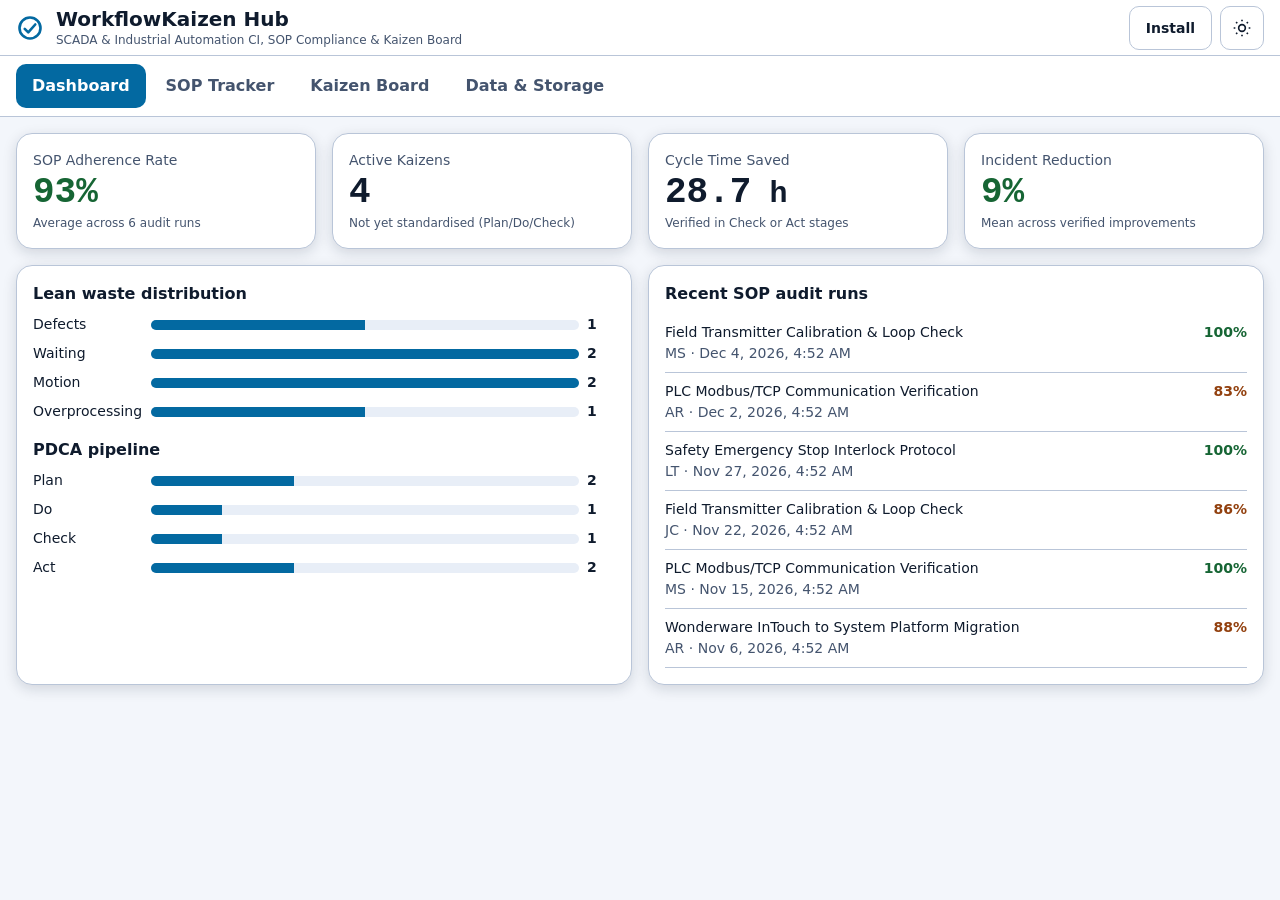
==== index.html @ c37977eb "Add files via upload" ====
<!doctype html>
<html lang="en" data-theme="dark">
<head>
<meta charset="utf-8">
<meta name="viewport" content="width=device-width, initial-scale=1, viewport-fit=cover">
<title>WorkflowKaizen Hub</title>
<meta name="description" content="SCADA &amp; Industrial Automation Continuous Improvement, SOP Compliance &amp; Kaizen Board">
<meta name="theme-color" content="#0b1220">
<link rel="manifest" href="manifest.webmanifest">
<link rel="icon" href="favicon.svg" type="image/svg+xml">
<link rel="icon" href="favicon.ico" sizes="32x32">
<link rel="apple-touch-icon" href="apple-touch-icon.png">
<meta name="apple-mobile-web-app-capable" content="yes">
<meta name="mobile-web-app-capable" content="yes">
<link rel="stylesheet" href="css/tokens.css">
<link rel="stylesheet" href="css/layout.css">
<link rel="stylesheet" href="css/components.css">
</head>
<body>
<header class="titlebar" role="banner">
  <div class="brand">
    <svg width="28" height="28" viewBox="0 0 32 32" aria-hidden="true"><circle cx="16" cy="16" r="12" fill="none" stroke="currentColor" stroke-width="3"/><path d="M10 17l4 4 8-9" fill="none" stroke="currentColor" stroke-width="3" stroke-linecap="round" stroke-linejoin="round"/></svg>
    <div><h1>WorkflowKaizen Hub</h1><p class="sub">SCADA &amp; Industrial Automation CI, SOP Compliance &amp; Kaizen Board</p></div>
  </div>
  <div class="actions">
    <button class="btn ghost" id="installBtn" hidden>Install</button>
    <button class="btn ghost icon" id="themeBtn" aria-label="Toggle light or dark theme" title="Toggle theme">
      <svg width="20" height="20" viewBox="0 0 24 24" fill="none" stroke="currentColor" stroke-width="2"><circle cx="12" cy="12" r="4"/><path d="M12 2v2M12 20v2M4.9 4.9l1.4 1.4M17.7 17.7l1.4 1.4M2 12h2M20 12h2M4.9 19.1l1.4-1.4M17.7 6.3l1.4-1.4"/></svg>
    </button>
  </div>
</header>
<div id="banner" class="banner" role="status" hidden></div>
<nav class="tabs" role="tablist" aria-label="Main sections">
  <a role="tab" href="#/dashboard" data-tab="dashboard">Dashboard</a>
  <a role="tab" href="#/sops" data-tab="sops">SOP Tracker</a>
  <a role="tab" href="#/kaizen" data-tab="kaizen">Kaizen Board</a>
  <a role="tab" href="#/storage" data-tab="storage">Data &amp; Storage</a>
</nav>
<main id="view" class="view" tabindex="-1" aria-live="polite"></main>
<dialog id="modal" class="modal" aria-labelledby="modalTitle"></dialog>
<div id="toast" class="toast" role="status" aria-live="polite"></div>
<noscript><p style="padding:1rem">JavaScript is required to run WorkflowKaizen Hub.</p></noscript>
<script type="module" src="js/app.js"></script>
</body>
</html>
---- css/tokens.css ----
:root{
  --space-1:4px;--space-2:8px;--space-3:12px;--space-4:16px;--space-5:24px;--space-6:32px;--space-7:48px;
  --radius-s:6px;--radius-m:10px;--radius-l:16px;
  --font:system-ui,-apple-system,"Segoe UI",Roboto,"Helvetica Neue",Arial,sans-serif;
  --mono:ui-monospace,SFMono-Regular,Consolas,"Liberation Mono",monospace;
  --fs-xs:.75rem;--fs-s:.875rem;--fs-m:1rem;--fs-l:1.25rem;--fs-xl:1.75rem;--fs-xxl:2.25rem;
  --touch:44px;
  --titlebar-h:56px;
  color-scheme:dark;
}
:root,[data-theme="dark"]{
  --bg:#0b1220;--surface:#121b2e;--surface-2:#1a2540;--border:#2a3858;
  --text:#e6edf7;--text-dim:#a9b6cc;--accent:#22d3ee;--accent-ink:#04222b;
  --ok:#4ade80;--warn:#fbbf24;--bad:#f87171;--info:#60a5fa;
  --shadow:0 4px 18px rgba(0,0,0,.45);--scrim:rgba(3,7,18,.7);
}
[data-theme="light"]{
  color-scheme:light;
  --bg:#f3f6fb;--surface:#ffffff;--surface-2:#e8eef7;--border:#b9c5d8;
  --text:#0f1b2d;--text-dim:#44546e;--accent:#0369a1;--accent-ink:#ffffff;
  --ok:#166534;--warn:#92400e;--bad:#b91c1c;--info:#1d4ed8;
  --shadow:0 4px 14px rgba(15,27,45,.15);--scrim:rgba(15,27,45,.5);
}
---- css/layout.css ----
*,*::before,*::after{box-sizing:border-box}
html{-webkit-text-size-adjust:100%}
body{margin:0;background:var(--bg);color:var(--text);font:var(--fs-m)/1.5 var(--font);
  padding-left:env(safe-area-inset-left);padding-right:env(safe-area-inset-right);padding-bottom:env(safe-area-inset-bottom);min-height:100vh}
h1,h2,h3,p{margin:0}
.titlebar{position:sticky;top:0;z-index:20;display:flex;align-items:center;justify-content:space-between;gap:var(--space-3);
  min-height:calc(var(--titlebar-h) + env(safe-area-inset-top));padding:env(safe-area-inset-top) var(--space-4) 0;
  background:var(--surface);border-bottom:1px solid var(--border);color:var(--accent)}
.brand{display:flex;align-items:center;gap:var(--space-3);min-width:0}
.brand h1{font-size:var(--fs-l);color:var(--text);line-height:1.2}
.sub{font-size:var(--fs-xs);color:var(--text-dim);white-space:nowrap;overflow:hidden;text-overflow:ellipsis;max-width:60vw}
.actions{display:flex;gap:var(--space-2)}
@media (display-mode:window-controls-overlay){
  .titlebar{position:fixed;left:env(titlebar-area-x,0);top:env(titlebar-area-y,0);width:env(titlebar-area-width,100%);
    height:env(titlebar-area-height,var(--titlebar-h));min-height:0;padding:0 var(--space-3);-webkit-app-region:drag;app-region:drag}
  .titlebar .actions,.titlebar button{-webkit-app-region:no-drag;app-region:no-drag}
  .banner,.tabs{margin-top:env(titlebar-area-height,var(--titlebar-h))}
  .banner:not([hidden])+.tabs{margin-top:0}
  body{padding-top:0}
}
.tabs{display:flex;gap:var(--space-1);overflow-x:auto;padding:var(--space-2) var(--space-4);background:var(--surface);border-bottom:1px solid var(--border);scrollbar-width:thin;position:sticky;top:calc(var(--titlebar-h) + env(safe-area-inset-top));z-index:10}
.tabs a{flex:0 0 auto;display:inline-flex;align-items:center;min-height:var(--touch);padding:0 var(--space-4);border-radius:var(--radius-m);color:var(--text-dim);text-decoration:none;font-weight:600;white-space:nowrap}
.tabs a[aria-selected="true"]{background:var(--accent);color:var(--accent-ink)}
.tabs a:hover:not([aria-selected="true"]){background:var(--surface-2);color:var(--text)}
.view{padding:var(--space-4);max-width:1920px;margin:0 auto;outline:none}
.grid{display:grid;gap:var(--space-4)}
.kpis{grid-template-columns:repeat(auto-fit,minmax(200px,1fr))}
.cols-2{grid-template-columns:repeat(auto-fit,minmax(min(100%,340px),1fr))}
.cards{grid-template-columns:repeat(auto-fill,minmax(min(100%,300px),1fr))}
.board{display:grid;gap:var(--space-4);grid-template-columns:1fr}
@media (min-width:700px){.board{grid-template-columns:repeat(2,1fr)}}
@media (min-width:1100px){.board{grid-template-columns:repeat(4,1fr)}}
@media (min-width:2200px){.view{padding:var(--space-6)}html{font-size:1.15rem}}
@media (max-width:360px){.view{padding:var(--space-3)}.brand h1{font-size:var(--fs-m)}.sub{display:none}}
.toolbar{display:flex;flex-wrap:wrap;gap:var(--space-3);align-items:center;margin-bottom:var(--space-4)}
.toolbar .grow{flex:1 1 200px}
---- css/components.css ----
:focus-visible{outline:3px solid var(--accent);outline-offset:2px}
.btn{display:inline-flex;align-items:center;justify-content:center;gap:var(--space-2);min-height:var(--touch);min-width:var(--touch);padding:0 var(--space-4);
  border:1px solid var(--accent);border-radius:var(--radius-m);background:var(--accent);color:var(--accent-ink);font:600 var(--fs-s) var(--font);cursor:pointer}
.btn:hover{filter:brightness(1.1)}
.btn.ghost{background:transparent;color:var(--text);border-color:var(--border)}
.btn.ghost:hover{background:var(--surface-2)}
.btn.danger{background:transparent;color:var(--bad);border-color:var(--bad)}
.btn.icon{padding:0}
.btn.small{font-size:var(--fs-xs)}
.card{background:var(--surface);border:1px solid var(--border);border-radius:var(--radius-l);padding:var(--space-4);box-shadow:var(--shadow)}
.card h2{font-size:var(--fs-m);margin-bottom:var(--space-2)}
.card h3{font-size:var(--fs-m)}
.muted{color:var(--text-dim);font-size:var(--fs-s)}
.kpi .label{font-size:var(--fs-s);color:var(--text-dim)}
.kpi .value{font-size:var(--fs-xxl);font-weight:700;font-family:var(--mono);line-height:1.2}
.kpi .hint{font-size:var(--fs-xs);color:var(--text-dim)}
.ok{color:var(--ok)}.warn{color:var(--warn)}.bad{color:var(--bad)}
.badge{display:inline-flex;align-items:center;min-height:24px;padding:0 var(--space-2);border-radius:999px;font-size:var(--fs-xs);font-weight:700;border:1px solid currentColor}
.badge.Critical{color:var(--bad)}.badge.High{color:var(--warn)}.badge.Medium{color:var(--info)}.badge.Low{color:var(--ok)}
.badge.waste{color:var(--text-dim)}
.badges{display:flex;flex-wrap:wrap;gap:var(--space-1);margin:var(--space-2) 0}
.ring{--p:0;--c:var(--accent);width:64px;height:64px;border-radius:50%;display:grid;place-items:center;flex:none;
  background:conic-gradient(var(--c) calc(var(--p)*1%),var(--surface-2) 0)}
.ring span{width:50px;height:50px;border-radius:50%;background:var(--surface);display:grid;place-items:center;font:700 var(--fs-s) var(--mono)}
.sop-card{display:flex;flex-direction:column;gap:var(--space-3)}
.sop-head{display:flex;gap:var(--space-3);align-items:center;justify-content:space-between}
.row{display:flex;gap:var(--space-2);flex-wrap:wrap}
input,select,textarea{width:100%;min-height:var(--touch);padding:var(--space-2) var(--space-3);background:var(--bg);color:var(--text);border:1px solid var(--border);border-radius:var(--radius-m);font:var(--fs-m) var(--font)}
textarea{min-height:88px;resize:vertical}
label{display:block;font-size:var(--fs-s);font-weight:600;margin:var(--space-3) 0 var(--space-1)}
.col{background:var(--surface-2);border-radius:var(--radius-l);padding:var(--space-3);min-height:160px;border-top:4px solid var(--accent)}
.col[data-stage="Do"]{border-top-color:var(--warn)}.col[data-stage="Check"]{border-top-color:var(--info)}.col[data-stage="Act"]{border-top-color:var(--ok)}
.col header{display:flex;justify-content:space-between;align-items:baseline;margin-bottom:var(--space-3)}
.col header h2{font-size:var(--fs-m)}
.col header small{color:var(--text-dim)}
.k-card{background:var(--surface);border:1px solid var(--border);border-radius:var(--radius-m);padding:var(--space-3);margin-bottom:var(--space-3)}
.k-card .title{all:unset;display:block;cursor:pointer;font-weight:700;min-height:var(--touch);width:100%}
.k-card .move{display:flex;justify-content:space-between;gap:var(--space-2)}
.bar{height:10px;border-radius:999px;background:var(--surface-2);overflow:hidden}
.bar>i{display:block;height:100%;background:var(--accent)}
.bar-row{display:grid;grid-template-columns:110px 1fr 28px;gap:var(--space-2);align-items:center;margin:var(--space-2) 0;font-size:var(--fs-s)}
.list{list-style:none;margin:0;padding:0}
.list li{display:flex;justify-content:space-between;gap:var(--space-3);padding:var(--space-2) 0;border-bottom:1px solid var(--border);font-size:var(--fs-s)}
.modal{width:min(720px,calc(100vw - 16px));max-height:calc(100dvh - 16px);border:1px solid var(--border);border-radius:var(--radius-l);background:var(--surface);color:var(--text);padding:0;box-shadow:var(--shadow)}
.modal::backdrop{background:var(--scrim)}
.modal .mh{display:flex;justify-content:space-between;align-items:center;gap:var(--space-3);padding:var(--space-3) var(--space-4);border-bottom:1px solid var(--border);position:sticky;top:0;background:var(--surface);z-index:1}
.modal .mb{padding:var(--space-2) var(--space-4) var(--space-4)}
.modal .mf{display:flex;gap:var(--space-2);justify-content:flex-end;flex-wrap:wrap;padding:var(--space-3) var(--space-4);border-top:1px solid var(--border);position:sticky;bottom:0;background:var(--surface);padding-bottom:calc(var(--space-3) + env(safe-area-inset-bottom))}
.step{border:1px solid var(--border);border-radius:var(--radius-m);padding:var(--space-3);margin-top:var(--space-3)}
.step.pass{border-color:var(--ok)}.step.fail{border-color:var(--bad)}
.step p{font-weight:600}
.seg{display:flex;gap:var(--space-2);margin-top:var(--space-2)}
.seg label{flex:1;margin:0;display:flex}
.seg input{position:absolute;opacity:0;width:1px;height:1px;min-height:0}
.seg span{flex:1;display:grid;place-items:center;min-height:var(--touch);border:1px solid var(--border);border-radius:var(--radius-m);cursor:pointer;font-weight:700;font-size:var(--fs-s)}
.seg input:checked+span.p{background:var(--ok);color:#04130a;border-color:var(--ok)}
.seg input:checked+span.f{background:var(--bad);color:#1a0505;border-color:var(--bad)}
.seg input:checked+span.n{background:var(--text-dim);color:var(--bg)}
.seg input:focus-visible+span{outline:3px solid var(--accent);outline-offset:2px}
.stamp{font:var(--fs-xs) var(--mono);color:var(--text-dim);margin-top:var(--space-1)}
.banner{display:flex;gap:var(--space-3);align-items:center;justify-content:space-between;flex-wrap:wrap;padding:var(--space-2) var(--space-4);background:var(--accent);color:var(--accent-ink);font-weight:600}
.banner[hidden]{display:none}
.banner .btn{background:var(--accent-ink);color:var(--accent);border-color:var(--accent-ink)}
.toast{position:fixed;left:50%;bottom:calc(var(--space-5) + env(safe-area-inset-bottom));transform:translate(-50%,20px);opacity:0;pointer-events:none;background:var(--surface-2);color:var(--text);border:1px solid var(--border);padding:var(--space-3) var(--space-4);border-radius:var(--radius-m);box-shadow:var(--shadow);transition:.25s;z-index:50;max-width:90vw}
.toast.show{opacity:1;transform:translate(-50%,0)}
.meter{height:14px}
@media (prefers-reduced-motion:reduce){*{transition:none!important;animation:none!important}}
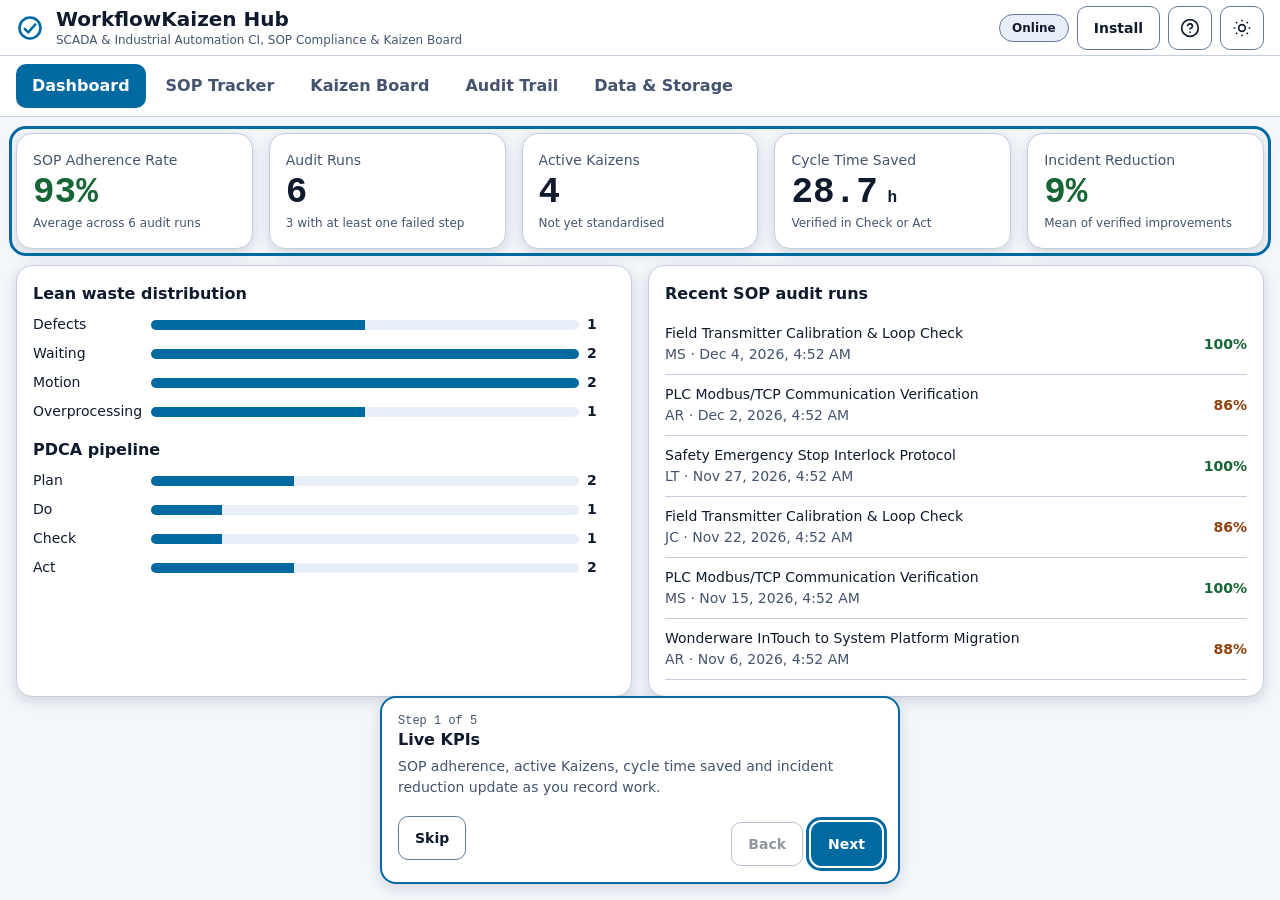
==== commit 91f3cc0b: "Add files via upload" ====
--- a/index.html
+++ b/index.html
@@ -17,15 +17,18 @@
 <link rel="stylesheet" href="css/components.css">
 </head>
 <body>
+<a class="skip" href="#view">Skip to content</a>
 <header class="titlebar" role="banner">
   <div class="brand">
     <svg width="28" height="28" viewBox="0 0 32 32" aria-hidden="true"><circle cx="16" cy="16" r="12" fill="none" stroke="currentColor" stroke-width="3"/><path d="M10 17l4 4 8-9" fill="none" stroke="currentColor" stroke-width="3" stroke-linecap="round" stroke-linejoin="round"/></svg>
     <div><h1>WorkflowKaizen Hub</h1><p class="sub">SCADA &amp; Industrial Automation CI, SOP Compliance &amp; Kaizen Board</p></div>
   </div>
   <div class="actions">
+    <span id="netChip" class="chip" role="status" aria-live="polite">Online</span>
     <button class="btn ghost" id="installBtn" hidden>Install</button>
+    <button class="btn ghost icon" id="tourBtn" aria-label="Replay guided tour" title="Guided tour"><svg width="20" height="20" viewBox="0 0 24 24" fill="none" stroke="currentColor" stroke-width="2" stroke-linecap="round" aria-hidden="true"><circle cx="12" cy="12" r="10"/><path d="M9.1 9a3 3 0 0 1 5.8 1c0 2-3 3-3 3M12 17h.01"/></svg></button>
     <button class="btn ghost icon" id="themeBtn" aria-label="Toggle light or dark theme" title="Toggle theme">
-      <svg width="20" height="20" viewBox="0 0 24 24" fill="none" stroke="currentColor" stroke-width="2"><circle cx="12" cy="12" r="4"/><path d="M12 2v2M12 20v2M4.9 4.9l1.4 1.4M17.7 17.7l1.4 1.4M2 12h2M20 12h2M4.9 19.1l1.4-1.4M17.7 6.3l1.4-1.4"/></svg>
+      <svg width="20" height="20" viewBox="0 0 24 24" fill="none" stroke="currentColor" stroke-width="2" aria-hidden="true"><circle cx="12" cy="12" r="4"/><path d="M12 2v2M12 20v2M4.9 4.9l1.4 1.4M17.7 17.7l1.4 1.4M2 12h2M20 12h2M4.9 19.1l1.4-1.4M17.7 6.3l1.4-1.4"/></svg>
     </button>
   </div>
 </header>
@@ -34,10 +37,12 @@
   <a role="tab" href="#/dashboard" data-tab="dashboard">Dashboard</a>
   <a role="tab" href="#/sops" data-tab="sops">SOP Tracker</a>
   <a role="tab" href="#/kaizen" data-tab="kaizen">Kaizen Board</a>
+  <a role="tab" href="#/audit" data-tab="audit">Audit Trail</a>
   <a role="tab" href="#/storage" data-tab="storage">Data &amp; Storage</a>
 </nav>
 <main id="view" class="view" tabindex="-1" aria-live="polite"></main>
 <dialog id="modal" class="modal" aria-labelledby="modalTitle"></dialog>
+<aside id="tour" class="tour" role="dialog" aria-label="Guided tour" hidden></aside>
 <div id="toast" class="toast" role="status" aria-live="polite"></div>
 <noscript><p style="padding:1rem">JavaScript is required to run WorkflowKaizen Hub.</p></noscript>
 <script type="module" src="js/app.js"></script>
--- a/css/tokens.css
+++ b/css/tokens.css
@@ -4,20 +4,19 @@
   --font:system-ui,-apple-system,"Segoe UI",Roboto,"Helvetica Neue",Arial,sans-serif;
   --mono:ui-monospace,SFMono-Regular,Consolas,"Liberation Mono",monospace;
   --fs-xs:.75rem;--fs-s:.875rem;--fs-m:1rem;--fs-l:1.25rem;--fs-xl:1.75rem;--fs-xxl:2.25rem;
-  --touch:44px;
-  --titlebar-h:56px;
-  color-scheme:dark;
+  --touch:44px;--titlebar-h:56px;
 }
 :root,[data-theme="dark"]{
-  --bg:#0b1220;--surface:#121b2e;--surface-2:#1a2540;--border:#2a3858;
+  color-scheme:dark;
+  --bg:#0b1220;--surface:#121b2e;--surface-2:#1a2540;--border:#2a3858;--border-strong:#6b80a6;
   --text:#e6edf7;--text-dim:#a9b6cc;--accent:#22d3ee;--accent-ink:#04222b;
-  --ok:#4ade80;--warn:#fbbf24;--bad:#f87171;--info:#60a5fa;
-  --shadow:0 4px 18px rgba(0,0,0,.45);--scrim:rgba(3,7,18,.7);
+  --ok:#4ade80;--on-ok:#04130a;--warn:#fbbf24;--bad:#f87171;--on-bad:#1a0505;--info:#60a5fa;
+  --shadow:0 4px 18px rgba(0,0,0,.45);--scrim:rgba(3,7,18,.72);--skel-a:#1a2540;--skel-b:#2a3858;
 }
 [data-theme="light"]{
   color-scheme:light;
-  --bg:#f3f6fb;--surface:#ffffff;--surface-2:#e8eef7;--border:#b9c5d8;
+  --bg:#f3f6fb;--surface:#ffffff;--surface-2:#e8eef7;--border:#c3cddd;--border-strong:#66789a;
   --text:#0f1b2d;--text-dim:#44546e;--accent:#0369a1;--accent-ink:#ffffff;
-  --ok:#166534;--warn:#92400e;--bad:#b91c1c;--info:#1d4ed8;
-  --shadow:0 4px 14px rgba(15,27,45,.15);--scrim:rgba(15,27,45,.5);
+  --ok:#166534;--on-ok:#ffffff;--warn:#92400e;--bad:#b91c1c;--on-bad:#ffffff;--info:#1d4ed8;
+  --shadow:0 4px 14px rgba(15,27,45,.15);--scrim:rgba(15,27,45,.5);--skel-a:#e8eef7;--skel-b:#d3ddec;
 }
--- a/css/layout.css
+++ b/css/layout.css
@@ -1,36 +1,41 @@
 *,*::before,*::after{box-sizing:border-box}
-html{-webkit-text-size-adjust:100%}
+html{-webkit-text-size-adjust:100%;scroll-padding-top:120px}
 body{margin:0;background:var(--bg);color:var(--text);font:var(--fs-m)/1.5 var(--font);
   padding-left:env(safe-area-inset-left);padding-right:env(safe-area-inset-right);padding-bottom:env(safe-area-inset-bottom);min-height:100vh}
 h1,h2,h3,p{margin:0}
+.skip{position:absolute;left:-999px;top:0;background:var(--accent);color:var(--accent-ink);padding:var(--space-3);z-index:100;border-radius:var(--radius-s)}
+.skip:focus{left:var(--space-2);top:var(--space-2)}
 .titlebar{position:sticky;top:0;z-index:20;display:flex;align-items:center;justify-content:space-between;gap:var(--space-3);
   min-height:calc(var(--titlebar-h) + env(safe-area-inset-top));padding:env(safe-area-inset-top) var(--space-4) 0;
   background:var(--surface);border-bottom:1px solid var(--border);color:var(--accent)}
 .brand{display:flex;align-items:center;gap:var(--space-3);min-width:0}
 .brand h1{font-size:var(--fs-l);color:var(--text);line-height:1.2}
-.sub{font-size:var(--fs-xs);color:var(--text-dim);white-space:nowrap;overflow:hidden;text-overflow:ellipsis;max-width:60vw}
-.actions{display:flex;gap:var(--space-2)}
+.sub{font-size:var(--fs-xs);color:var(--text-dim);white-space:nowrap;overflow:hidden;text-overflow:ellipsis;max-width:46vw}
+.actions{display:flex;gap:var(--space-2);align-items:center}
 @media (display-mode:window-controls-overlay){
   .titlebar{position:fixed;left:env(titlebar-area-x,0);top:env(titlebar-area-y,0);width:env(titlebar-area-width,100%);
     height:env(titlebar-area-height,var(--titlebar-h));min-height:0;padding:0 var(--space-3);-webkit-app-region:drag;app-region:drag}
   .titlebar .actions,.titlebar button{-webkit-app-region:no-drag;app-region:no-drag}
   .banner,.tabs{margin-top:env(titlebar-area-height,var(--titlebar-h))}
   .banner:not([hidden])+.tabs{margin-top:0}
-  body{padding-top:0}
 }
 .tabs{display:flex;gap:var(--space-1);overflow-x:auto;padding:var(--space-2) var(--space-4);background:var(--surface);border-bottom:1px solid var(--border);scrollbar-width:thin;position:sticky;top:calc(var(--titlebar-h) + env(safe-area-inset-top));z-index:10}
 .tabs a{flex:0 0 auto;display:inline-flex;align-items:center;min-height:var(--touch);padding:0 var(--space-4);border-radius:var(--radius-m);color:var(--text-dim);text-decoration:none;font-weight:600;white-space:nowrap}
 .tabs a[aria-selected="true"]{background:var(--accent);color:var(--accent-ink)}
 .tabs a:hover:not([aria-selected="true"]){background:var(--surface-2);color:var(--text)}
-.view{padding:var(--space-4);max-width:1920px;margin:0 auto;outline:none}
+.tabs a:active{transform:scale(.97)}
+.view{padding:var(--space-4);padding-bottom:calc(var(--space-7) + 140px);max-width:1920px;margin:0 auto;outline:none}
 .grid{display:grid;gap:var(--space-4)}
-.kpis{grid-template-columns:repeat(auto-fit,minmax(200px,1fr))}
+.kpis{grid-template-columns:repeat(auto-fit,minmax(180px,1fr))}
 .cols-2{grid-template-columns:repeat(auto-fit,minmax(min(100%,340px),1fr))}
 .cards{grid-template-columns:repeat(auto-fill,minmax(min(100%,300px),1fr))}
 .board{display:grid;gap:var(--space-4);grid-template-columns:1fr}
 @media (min-width:700px){.board{grid-template-columns:repeat(2,1fr)}}
 @media (min-width:1100px){.board{grid-template-columns:repeat(4,1fr)}}
-@media (min-width:2200px){.view{padding:var(--space-6)}html{font-size:1.15rem}}
-@media (max-width:360px){.view{padding:var(--space-3)}.brand h1{font-size:var(--fs-m)}.sub{display:none}}
+@media (min-width:2200px){.view{padding:var(--space-6);padding-bottom:200px}html{font-size:1.15rem}}
+@media (max-width:360px){.view{padding:var(--space-3)}.brand h1{font-size:var(--fs-m)}.sub{display:none}.chip{display:none}}
+@media (max-width:520px){.sub{display:none}}
 .toolbar{display:flex;flex-wrap:wrap;gap:var(--space-3);align-items:center;margin-bottom:var(--space-4)}
 .toolbar .grow{flex:1 1 200px}
+.row{display:flex;gap:var(--space-2);flex-wrap:wrap;align-items:center}
+.row.center{justify-content:center}
--- a/css/components.css
+++ b/css/components.css
@@ -1,67 +1,107 @@
 :focus-visible{outline:3px solid var(--accent);outline-offset:2px}
+.vh{position:absolute;width:1px;height:1px;margin:-1px;padding:0;border:0;overflow:hidden;clip:rect(0 0 0 0);white-space:nowrap}
 .btn{display:inline-flex;align-items:center;justify-content:center;gap:var(--space-2);min-height:var(--touch);min-width:var(--touch);padding:0 var(--space-4);
-  border:1px solid var(--accent);border-radius:var(--radius-m);background:var(--accent);color:var(--accent-ink);font:600 var(--fs-s) var(--font);cursor:pointer}
+  border:1px solid var(--accent);border-radius:var(--radius-m);background:var(--accent);color:var(--accent-ink);font:600 var(--fs-s) var(--font);cursor:pointer;
+  transition:transform .08s ease,filter .15s ease,background-color .15s ease}
 .btn:hover{filter:brightness(1.1)}
-.btn.ghost{background:transparent;color:var(--text);border-color:var(--border)}
+.btn:active{transform:scale(.96);filter:brightness(.9)}
+.btn[disabled]{opacity:.45;cursor:not-allowed;transform:none}
+.btn.ghost{background:transparent;color:var(--text);border-color:var(--border-strong)}
 .btn.ghost:hover{background:var(--surface-2)}
+.btn.ghost:active{background:var(--border)}
 .btn.danger{background:transparent;color:var(--bad);border-color:var(--bad)}
 .btn.icon{padding:0}
 .btn.small{font-size:var(--fs-xs)}
+.filebtn:focus-within{outline:3px solid var(--accent);outline-offset:2px}
 .card{background:var(--surface);border:1px solid var(--border);border-radius:var(--radius-l);padding:var(--space-4);box-shadow:var(--shadow)}
 .card h2{font-size:var(--fs-m);margin-bottom:var(--space-2)}
 .card h3{font-size:var(--fs-m)}
 .muted{color:var(--text-dim);font-size:var(--fs-s)}
 .kpi .label{font-size:var(--fs-s);color:var(--text-dim)}
 .kpi .value{font-size:var(--fs-xxl);font-weight:700;font-family:var(--mono);line-height:1.2}
+.kpi .value small{font-size:var(--fs-m)}
 .kpi .hint{font-size:var(--fs-xs);color:var(--text-dim)}
 .ok{color:var(--ok)}.warn{color:var(--warn)}.bad{color:var(--bad)}
+.chip{display:inline-flex;align-items:center;min-height:28px;padding:0 var(--space-3);border-radius:999px;border:1px solid var(--border-strong);font:600 var(--fs-xs) var(--font);color:var(--text);background:var(--surface-2);white-space:nowrap}
+.chip[data-state="offline"]{border-color:var(--warn);color:var(--warn)}
+.chip[data-state="queued"]{border-color:var(--info);color:var(--info)}
 .badge{display:inline-flex;align-items:center;min-height:24px;padding:0 var(--space-2);border-radius:999px;font-size:var(--fs-xs);font-weight:700;border:1px solid currentColor}
-.badge.Critical{color:var(--bad)}.badge.High{color:var(--warn)}.badge.Medium{color:var(--info)}.badge.Low{color:var(--ok)}
+.badge.Critical,.badge.Failed{color:var(--bad)}.badge.High{color:var(--warn)}.badge.Medium{color:var(--info)}.badge.Low,.badge.Passed{color:var(--ok)}
 .badge.waste{color:var(--text-dim)}
 .badges{display:flex;flex-wrap:wrap;gap:var(--space-1);margin:var(--space-2) 0}
-.ring{--p:0;--c:var(--accent);width:64px;height:64px;border-radius:50%;display:grid;place-items:center;flex:none;
-  background:conic-gradient(var(--c) calc(var(--p)*1%),var(--surface-2) 0)}
+.ring{--p:0;--c:var(--accent);width:64px;height:64px;border-radius:50%;display:grid;place-items:center;flex:none;background:conic-gradient(var(--c) calc(var(--p)*1%),var(--surface-2) 0)}
 .ring span{width:50px;height:50px;border-radius:50%;background:var(--surface);display:grid;place-items:center;font:700 var(--fs-s) var(--mono)}
 .sop-card{display:flex;flex-direction:column;gap:var(--space-3)}
 .sop-head{display:flex;gap:var(--space-3);align-items:center;justify-content:space-between}
-.row{display:flex;gap:var(--space-2);flex-wrap:wrap}
-input,select,textarea{width:100%;min-height:var(--touch);padding:var(--space-2) var(--space-3);background:var(--bg);color:var(--text);border:1px solid var(--border);border-radius:var(--radius-m);font:var(--fs-m) var(--font)}
+input,select,textarea{width:100%;min-height:var(--touch);padding:var(--space-2) var(--space-3);background:var(--bg);color:var(--text);border:1px solid var(--border-strong);border-radius:var(--radius-m);font:var(--fs-m) var(--font)}
+input::placeholder,textarea::placeholder{color:var(--text-dim);opacity:1}
+input[type=checkbox]{width:auto;min-height:0}
 textarea{min-height:88px;resize:vertical}
 label{display:block;font-size:var(--fs-s);font-weight:600;margin:var(--space-3) 0 var(--space-1)}
 .col{background:var(--surface-2);border-radius:var(--radius-l);padding:var(--space-3);min-height:160px;border-top:4px solid var(--accent)}
 .col[data-stage="Do"]{border-top-color:var(--warn)}.col[data-stage="Check"]{border-top-color:var(--info)}.col[data-stage="Act"]{border-top-color:var(--ok)}
-.col header{display:flex;justify-content:space-between;align-items:baseline;margin-bottom:var(--space-3)}
-.col header h2{font-size:var(--fs-m)}
+.col header{display:flex;justify-content:space-between;align-items:baseline;gap:var(--space-2);margin-bottom:var(--space-3);flex-wrap:wrap}
+.col header h2{font-size:var(--fs-m);margin:0}
 .col header small{color:var(--text-dim)}
 .k-card{background:var(--surface);border:1px solid var(--border);border-radius:var(--radius-m);padding:var(--space-3);margin-bottom:var(--space-3)}
 .k-card .title{all:unset;display:block;cursor:pointer;font-weight:700;min-height:var(--touch);width:100%}
+.k-card .title:focus-visible{outline:3px solid var(--accent);outline-offset:2px}
 .k-card .move{display:flex;justify-content:space-between;gap:var(--space-2)}
 .bar{height:10px;border-radius:999px;background:var(--surface-2);overflow:hidden}
 .bar>i{display:block;height:100%;background:var(--accent)}
+.bar>i.bad{background:var(--bad)}
 .bar-row{display:grid;grid-template-columns:110px 1fr 28px;gap:var(--space-2);align-items:center;margin:var(--space-2) 0;font-size:var(--fs-s)}
+.meter{height:14px}
 .list{list-style:none;margin:0;padding:0}
-.list li{display:flex;justify-content:space-between;gap:var(--space-3);padding:var(--space-2) 0;border-bottom:1px solid var(--border);font-size:var(--fs-s)}
-.modal{width:min(720px,calc(100vw - 16px));max-height:calc(100dvh - 16px);border:1px solid var(--border);border-radius:var(--radius-l);background:var(--surface);color:var(--text);padding:0;box-shadow:var(--shadow)}
+.list li{display:flex;justify-content:space-between;align-items:center;gap:var(--space-3);padding:var(--space-2) 0;border-bottom:1px solid var(--border);font-size:var(--fs-s)}
+.list li>button{all:unset;cursor:pointer;flex:1;min-height:var(--touch);display:flex;justify-content:space-between;align-items:center;gap:var(--space-3)}
+.list li>button:focus-visible{outline:3px solid var(--accent);outline-offset:2px}
+.list li>button:active{opacity:.7}
+.filters{display:grid;grid-template-columns:repeat(auto-fit,minmax(150px,1fr));gap:var(--space-3);margin-bottom:var(--space-3)}
+.filters label{margin-top:0}
+.modal{width:min(720px,calc(100vw - 16px));max-height:calc(100dvh - 16px);border:1px solid var(--border-strong);border-radius:var(--radius-l);background:var(--surface);color:var(--text);padding:0;box-shadow:var(--shadow)}
 .modal::backdrop{background:var(--scrim)}
 .modal .mh{display:flex;justify-content:space-between;align-items:center;gap:var(--space-3);padding:var(--space-3) var(--space-4);border-bottom:1px solid var(--border);position:sticky;top:0;background:var(--surface);z-index:1}
+.modal .mh h2{font-size:var(--fs-l)}
 .modal .mb{padding:var(--space-2) var(--space-4) var(--space-4)}
 .modal .mf{display:flex;gap:var(--space-2);justify-content:flex-end;flex-wrap:wrap;padding:var(--space-3) var(--space-4);border-top:1px solid var(--border);position:sticky;bottom:0;background:var(--surface);padding-bottom:calc(var(--space-3) + env(safe-area-inset-bottom))}
-.step{border:1px solid var(--border);border-radius:var(--radius-m);padding:var(--space-3);margin-top:var(--space-3)}
+.step{border:1px solid var(--border-strong);border-radius:var(--radius-m);padding:var(--space-3);margin:var(--space-3) 0 0;min-width:0}
+.step legend{padding:0 var(--space-2)}
 .step.pass{border-color:var(--ok)}.step.fail{border-color:var(--bad)}
-.step p{font-weight:600}
+.step p.t{font-weight:600}
 .seg{display:flex;gap:var(--space-2);margin-top:var(--space-2)}
 .seg label{flex:1;margin:0;display:flex}
 .seg input{position:absolute;opacity:0;width:1px;height:1px;min-height:0}
-.seg span{flex:1;display:grid;place-items:center;min-height:var(--touch);border:1px solid var(--border);border-radius:var(--radius-m);cursor:pointer;font-weight:700;font-size:var(--fs-s)}
-.seg input:checked+span.p{background:var(--ok);color:#04130a;border-color:var(--ok)}
-.seg input:checked+span.f{background:var(--bad);color:#1a0505;border-color:var(--bad)}
-.seg input:checked+span.n{background:var(--text-dim);color:var(--bg)}
+.seg span{flex:1;display:grid;place-items:center;min-height:var(--touch);border:1px solid var(--border-strong);border-radius:var(--radius-m);cursor:pointer;font-weight:700;font-size:var(--fs-s);transition:transform .08s ease,background-color .15s}
+.seg span:active{transform:scale(.96)}
+.seg input:checked+span.p{background:var(--ok);color:var(--on-ok);border-color:var(--ok)}
+.seg input:checked+span.f{background:var(--bad);color:var(--on-bad);border-color:var(--bad)}
+.seg input:checked+span.n{background:var(--text-dim);color:var(--bg);border-color:var(--text-dim)}
 .seg input:focus-visible+span{outline:3px solid var(--accent);outline-offset:2px}
 .stamp{font:var(--fs-xs) var(--mono);color:var(--text-dim);margin-top:var(--space-1)}
+details.evd{margin-top:var(--space-2)}
+details.evd summary{cursor:pointer;min-height:var(--touch);display:flex;align-items:center;font-weight:600;font-size:var(--fs-s);color:var(--accent)}
+.evi{display:block;max-width:100%;max-height:180px;margin-top:var(--space-2);border-radius:var(--radius-s);border:1px solid var(--border-strong)}
+.empty{display:grid;justify-items:center;gap:var(--space-3);text-align:center;padding:var(--space-6) var(--space-4);border:2px dashed var(--border-strong);border-radius:var(--radius-l);color:var(--text-dim)}
+.empty svg{color:var(--accent)}
+.empty h3{color:var(--text);font-size:var(--fs-l)}
+.empty p{max-width:42ch}
+.skeleton{background:linear-gradient(90deg,var(--skel-a) 25%,var(--skel-b) 50%,var(--skel-a) 75%);background-size:200% 100%;animation:shimmer 1.4s linear infinite;border-radius:var(--radius-s)}
+.skeleton.line{height:14px;margin:var(--space-2) 0}
+.skeleton.line.w60{width:60%}.skeleton.line.w40{width:40%}
+.skeleton.block{height:44px;margin-top:var(--space-3);border-radius:var(--radius-m)}
+.skeleton.big{height:40px;width:50%;margin:var(--space-2) 0}
+@keyframes shimmer{to{background-position:-200% 0}}
 .banner{display:flex;gap:var(--space-3);align-items:center;justify-content:space-between;flex-wrap:wrap;padding:var(--space-2) var(--space-4);background:var(--accent);color:var(--accent-ink);font-weight:600}
 .banner[hidden]{display:none}
 .banner .btn{background:var(--accent-ink);color:var(--accent);border-color:var(--accent-ink)}
-.toast{position:fixed;left:50%;bottom:calc(var(--space-5) + env(safe-area-inset-bottom));transform:translate(-50%,20px);opacity:0;pointer-events:none;background:var(--surface-2);color:var(--text);border:1px solid var(--border);padding:var(--space-3) var(--space-4);border-radius:var(--radius-m);box-shadow:var(--shadow);transition:.25s;z-index:50;max-width:90vw}
+.toast{position:fixed;left:50%;bottom:calc(var(--space-5) + env(safe-area-inset-bottom));transform:translate(-50%,20px);opacity:0;pointer-events:none;background:var(--surface-2);color:var(--text);border:1px solid var(--border-strong);padding:var(--space-3) var(--space-4);border-radius:var(--radius-m);box-shadow:var(--shadow);transition:.25s;z-index:60;max-width:90vw}
 .toast.show{opacity:1;transform:translate(-50%,0)}
-.meter{height:14px}
-@media (prefers-reduced-motion:reduce){*{transition:none!important;animation:none!important}}
+.tour{position:fixed;left:50%;transform:translateX(-50%);bottom:calc(var(--space-4) + env(safe-area-inset-bottom));width:min(520px,calc(100vw - 24px));background:var(--surface);color:var(--text);border:2px solid var(--accent);border-radius:var(--radius-l);box-shadow:var(--shadow);padding:var(--space-4);z-index:55}
+.tour[hidden]{display:none}
+.tour h2{font-size:var(--fs-m);margin-bottom:var(--space-1)}
+.tour .dots{font:var(--fs-xs) var(--mono);color:var(--text-dim)}
+.tour .row{justify-content:space-between;margin-top:var(--space-3)}
+.tour-hl{outline:3px solid var(--accent);outline-offset:4px;border-radius:var(--radius-m);animation:pulse 1.6s ease-in-out infinite}
+@keyframes pulse{50%{outline-color:transparent}}
+@media (prefers-reduced-motion:reduce){*,*::before,*::after{transition:none!important;animation:none!important}}
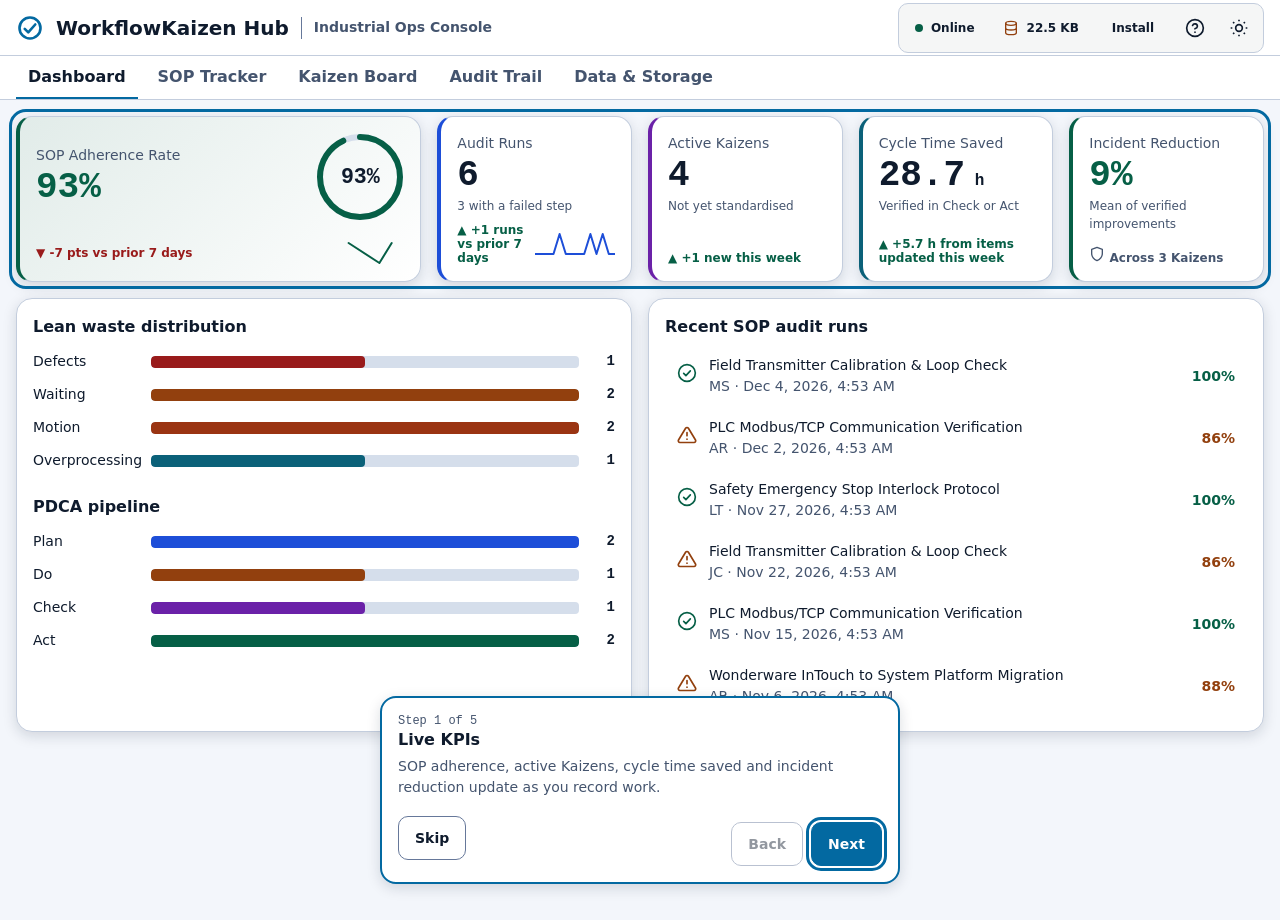
==== commit 439817e6: "Add files via upload" ====
--- a/index.html
+++ b/index.html
@@ -21,15 +21,16 @@
 <header class="titlebar" role="banner">
   <div class="brand">
     <svg width="28" height="28" viewBox="0 0 32 32" aria-hidden="true"><circle cx="16" cy="16" r="12" fill="none" stroke="currentColor" stroke-width="3"/><path d="M10 17l4 4 8-9" fill="none" stroke="currentColor" stroke-width="3" stroke-linecap="round" stroke-linejoin="round"/></svg>
-    <div><h1>WorkflowKaizen Hub</h1><p class="sub">SCADA &amp; Industrial Automation CI, SOP Compliance &amp; Kaizen Board</p></div>
+    <h1>WorkflowKaizen Hub</h1><span class="divider" aria-hidden="true"></span><span class="sub" title="SCADA &amp; Industrial Automation Continuous Improvement, SOP Compliance &amp; Kaizen Board">Industrial Ops Console</span>
   </div>
   <div class="actions">
-    <span id="netChip" class="chip" role="status" aria-live="polite">Online</span>
-    <button class="btn ghost" id="installBtn" hidden>Install</button>
-    <button class="btn ghost icon" id="tourBtn" aria-label="Replay guided tour" title="Guided tour"><svg width="20" height="20" viewBox="0 0 24 24" fill="none" stroke="currentColor" stroke-width="2" stroke-linecap="round" aria-hidden="true"><circle cx="12" cy="12" r="10"/><path d="M9.1 9a3 3 0 0 1 5.8 1c0 2-3 3-3 3M12 17h.01"/></svg></button>
-    <button class="btn ghost icon" id="themeBtn" aria-label="Toggle light or dark theme" title="Toggle theme">
-      <svg width="20" height="20" viewBox="0 0 24 24" fill="none" stroke="currentColor" stroke-width="2" aria-hidden="true"><circle cx="12" cy="12" r="4"/><path d="M12 2v2M12 20v2M4.9 4.9l1.4 1.4M17.7 17.7l1.4 1.4M2 12h2M20 12h2M4.9 19.1l1.4-1.4M17.7 6.3l1.4-1.4"/></svg>
-    </button>
+    <div class="util" role="group" aria-label="Status and tools">
+      <span id="netChip" class="chip" role="status" aria-live="polite" data-state="online" title="Online"><i class="dot" aria-hidden="true"></i><span id="netTxt">Online</span></span>
+      <span id="storeChip" class="chip" title="Local storage"><svg width="16" height="16" viewBox="0 0 24 24" fill="none" stroke="currentColor" stroke-width="2" stroke-linecap="round" stroke-linejoin="round" aria-hidden="true"><ellipse cx="12" cy="5" rx="8" ry="3"/><path d="M4 5v14c0 1.7 3.6 3 8 3s8-1.3 8-3V5M4 12c0 1.7 3.6 3 8 3s8-1.3 8-3"/></svg><span id="storeTxt">--</span></span>
+      <button class="btn ghost small" id="installBtn" hidden>Install</button>
+      <button class="btn ghost icon" id="tourBtn" aria-label="Replay guided tour" title="Guided tour"><svg width="20" height="20" viewBox="0 0 24 24" fill="none" stroke="currentColor" stroke-width="2" stroke-linecap="round" aria-hidden="true"><circle cx="12" cy="12" r="10"/><path d="M9.1 9a3 3 0 0 1 5.8 1c0 2-3 3-3 3M12 17h.01"/></svg></button>
+      <button class="btn ghost icon" id="themeBtn" aria-label="Toggle light or dark theme" title="Toggle theme"><svg width="20" height="20" viewBox="0 0 24 24" fill="none" stroke="currentColor" stroke-width="2" aria-hidden="true"><circle cx="12" cy="12" r="4"/><path d="M12 2v2M12 20v2M4.9 4.9l1.4 1.4M17.7 17.7l1.4 1.4M2 12h2M20 12h2M4.9 19.1l1.4-1.4M17.7 6.3l1.4-1.4"/></svg></button>
+    </div>
   </div>
 </header>
 <div id="banner" class="banner" role="status" hidden></div>
--- a/css/tokens.css
+++ b/css/tokens.css
@@ -6,17 +6,29 @@
   --fs-xs:.75rem;--fs-s:.875rem;--fs-m:1rem;--fs-l:1.25rem;--fs-xl:1.75rem;--fs-xxl:2.25rem;
   --touch:44px;--titlebar-h:56px;
 }
+/* Dark: deep industrial slate (control room default) */
 :root,[data-theme="dark"]{
   color-scheme:dark;
-  --bg:#0b1220;--surface:#121b2e;--surface-2:#1a2540;--border:#2a3858;--border-strong:#6b80a6;
-  --text:#e6edf7;--text-dim:#a9b6cc;--accent:#22d3ee;--accent-ink:#04222b;
-  --ok:#4ade80;--on-ok:#04130a;--warn:#fbbf24;--bad:#f87171;--on-bad:#1a0505;--info:#60a5fa;
-  --shadow:0 4px 18px rgba(0,0,0,.45);--scrim:rgba(3,7,18,.72);--skel-a:#1a2540;--skel-b:#2a3858;
+  --bg:#0B0F19;--surface:#111827;--surface-2:#1F2937;--border:#374151;--border-strong:#6B7280;--track:#1E293B;
+  --text:#F9FAFB;--text-dim:#9CA3AF;
+  --accent:#0EA5E9;--accent-ink:#031A26;--border-focus:#0EA5E9;
+  --c-red:#FCA5A5;--c-amber:#FBBF24;--c-orange:#FB923C;--c-cyan:#22D3EE;--c-blue:#60A5FA;--c-purple:#D8B4FE;--c-green:#34D399;
+  --on-ok:#04130A;--on-bad:#1A0505;--on-sc:#0B0F19;
+  --hover:rgba(255,255,255,.05);--util-bg:rgba(255,255,255,.04);
+  --shadow:0 4px 6px -1px rgba(0,0,0,.4),0 2px 4px -2px rgba(0,0,0,.4);--glow:0 0 12px rgba(14,165,233,.15);
+  --scrim:rgba(3,7,18,.72);--skel-a:#1F2937;--skel-b:#374151;
 }
+/* Light: field inspection */
 [data-theme="light"]{
   color-scheme:light;
-  --bg:#f3f6fb;--surface:#ffffff;--surface-2:#e8eef7;--border:#c3cddd;--border-strong:#66789a;
-  --text:#0f1b2d;--text-dim:#44546e;--accent:#0369a1;--accent-ink:#ffffff;
-  --ok:#166534;--on-ok:#ffffff;--warn:#92400e;--bad:#b91c1c;--on-bad:#ffffff;--info:#1d4ed8;
-  --shadow:0 4px 14px rgba(15,27,45,.15);--scrim:rgba(15,27,45,.5);--skel-a:#e8eef7;--skel-b:#d3ddec;
+  --bg:#F3F6FB;--surface:#FFFFFF;--surface-2:#E8EEF7;--border:#C3CDDD;--border-strong:#66789A;--track:#D5DEEB;
+  --text:#0F1B2D;--text-dim:#44546E;
+  --accent:#0369A1;--accent-ink:#FFFFFF;--border-focus:#0369A1;
+  --c-red:#991B1B;--c-amber:#92400E;--c-orange:#9A3412;--c-cyan:#0B6179;--c-blue:#1D4ED8;--c-purple:#6B21A8;--c-green:#065F46;
+  --on-ok:#FFFFFF;--on-bad:#FFFFFF;--on-sc:#FFFFFF;
+  --hover:rgba(15,27,45,.06);--util-bg:rgba(15,27,45,.04);
+  --shadow:0 4px 14px rgba(15,27,45,.15);--glow:0 0 12px rgba(3,105,161,.15);
+  --scrim:rgba(15,27,45,.5);--skel-a:#E8EEF7;--skel-b:#D3DDEC;
 }
+/* Semantic status aliases (resolve per theme) */
+:root{--ok:var(--c-green);--bad:var(--c-red);--warn:var(--c-amber);--info:var(--c-blue)}
--- a/css/layout.css
+++ b/css/layout.css
@@ -10,8 +10,9 @@
   background:var(--surface);border-bottom:1px solid var(--border);color:var(--accent)}
 .brand{display:flex;align-items:center;gap:var(--space-3);min-width:0}
 .brand h1{font-size:var(--fs-l);color:var(--text);line-height:1.2}
-.sub{font-size:var(--fs-xs);color:var(--text-dim);white-space:nowrap;overflow:hidden;text-overflow:ellipsis;max-width:46vw}
-.actions{display:flex;gap:var(--space-2);align-items:center}
+.brand .divider{width:1px;height:22px;background:var(--border-strong);flex:none}
+.sub{font-size:var(--fs-s);font-weight:600;color:var(--text-dim);white-space:nowrap;overflow:hidden;text-overflow:ellipsis;max-width:40vw}
+.actions{display:flex;gap:var(--space-2);align-items:center;flex:none}
 @media (display-mode:window-controls-overlay){
   .titlebar{position:fixed;left:env(titlebar-area-x,0);top:env(titlebar-area-y,0);width:env(titlebar-area-width,100%);
     height:env(titlebar-area-height,var(--titlebar-h));min-height:0;padding:0 var(--space-3);-webkit-app-region:drag;app-region:drag}
@@ -19,11 +20,12 @@
   .banner,.tabs{margin-top:env(titlebar-area-height,var(--titlebar-h))}
   .banner:not([hidden])+.tabs{margin-top:0}
 }
-.tabs{display:flex;gap:var(--space-1);overflow-x:auto;padding:var(--space-2) var(--space-4);background:var(--surface);border-bottom:1px solid var(--border);scrollbar-width:thin;position:sticky;top:calc(var(--titlebar-h) + env(safe-area-inset-top));z-index:10}
-.tabs a{flex:0 0 auto;display:inline-flex;align-items:center;min-height:var(--touch);padding:0 var(--space-4);border-radius:var(--radius-m);color:var(--text-dim);text-decoration:none;font-weight:600;white-space:nowrap}
-.tabs a[aria-selected="true"]{background:var(--accent);color:var(--accent-ink)}
-.tabs a:hover:not([aria-selected="true"]){background:var(--surface-2);color:var(--text)}
-.tabs a:active{transform:scale(.97)}
+.tabs{display:flex;gap:var(--space-2);overflow-x:auto;padding:0 var(--space-4);background:var(--surface);border-bottom:1px solid var(--border);scrollbar-width:none;position:sticky;top:calc(var(--titlebar-h) + env(safe-area-inset-top));z-index:10}
+.tabs::-webkit-scrollbar{display:none}
+.tabs a{flex:0 0 auto;display:inline-flex;align-items:center;min-height:var(--touch);padding:0 var(--space-3);margin-bottom:-1px;border-bottom:3px solid transparent;color:var(--text-dim);text-decoration:none;font-weight:600;white-space:nowrap;transition:color .15s,background-color .15s,border-color .15s}
+.tabs a[aria-selected="true"]{color:var(--text);border-bottom-color:var(--accent)}
+.tabs a:hover:not([aria-selected="true"]){color:var(--text);background:var(--hover)}
+.tabs a:active{background:var(--surface-2)}
 .view{padding:var(--space-4);padding-bottom:calc(var(--space-7) + 140px);max-width:1920px;margin:0 auto;outline:none}
 .grid{display:grid;gap:var(--space-4)}
 .kpis{grid-template-columns:repeat(auto-fit,minmax(180px,1fr))}
@@ -33,8 +35,8 @@
 @media (min-width:700px){.board{grid-template-columns:repeat(2,1fr)}}
 @media (min-width:1100px){.board{grid-template-columns:repeat(4,1fr)}}
 @media (min-width:2200px){.view{padding:var(--space-6);padding-bottom:200px}html{font-size:1.15rem}}
-@media (max-width:360px){.view{padding:var(--space-3)}.brand h1{font-size:var(--fs-m)}.sub{display:none}.chip{display:none}}
-@media (max-width:520px){.sub{display:none}}
+@media (max-width:360px){.view{padding:var(--space-3)}.brand h1{font-size:var(--fs-m)}.brand svg{display:none}}
+@media (max-width:720px){.sub,.brand .divider{display:none}#storeChip{display:none}}
 .toolbar{display:flex;flex-wrap:wrap;gap:var(--space-3);align-items:center;margin-bottom:var(--space-4)}
 .toolbar .grow{flex:1 1 200px}
 .row{display:flex;gap:var(--space-2);flex-wrap:wrap;align-items:center}
--- a/css/components.css
+++ b/css/components.css
@@ -1,64 +1,151 @@
-:focus-visible{outline:3px solid var(--accent);outline-offset:2px}
+:focus-visible{outline:3px solid var(--border-focus);outline-offset:2px}
 .vh{position:absolute;width:1px;height:1px;margin:-1px;padding:0;border:0;overflow:hidden;clip:rect(0 0 0 0);white-space:nowrap}
+
+/* ---- buttons ---- */
 .btn{display:inline-flex;align-items:center;justify-content:center;gap:var(--space-2);min-height:var(--touch);min-width:var(--touch);padding:0 var(--space-4);
   border:1px solid var(--accent);border-radius:var(--radius-m);background:var(--accent);color:var(--accent-ink);font:600 var(--fs-s) var(--font);cursor:pointer;
-  transition:transform .08s ease,filter .15s ease,background-color .15s ease}
-.btn:hover{filter:brightness(1.1)}
+  transition:transform .08s ease,filter .15s ease,background-color .15s ease,box-shadow .15s ease}
+.btn svg{flex:none}
+.btn:hover{filter:brightness(1.1);box-shadow:var(--glow)}
 .btn:active{transform:scale(.96);filter:brightness(.9)}
-.btn[disabled]{opacity:.45;cursor:not-allowed;transform:none}
+.btn[disabled]{opacity:.45;cursor:not-allowed;transform:none;box-shadow:none}
 .btn.ghost{background:transparent;color:var(--text);border-color:var(--border-strong)}
-.btn.ghost:hover{background:var(--surface-2)}
-.btn.ghost:active{background:var(--border)}
+.btn.ghost:hover{background:var(--hover);box-shadow:none}
+.btn.ghost:active{background:var(--surface-2)}
 .btn.danger{background:transparent;color:var(--bad);border-color:var(--bad)}
 .btn.icon{padding:0}
 .btn.small{font-size:var(--fs-xs)}
-.filebtn:focus-within{outline:3px solid var(--accent);outline-offset:2px}
+.filebtn:focus-within{outline:3px solid var(--border-focus);outline-offset:2px}
+
+/* ---- header utility group ---- */
+.util{display:flex;align-items:center;gap:var(--space-1);padding:var(--space-1);background:var(--util-bg);border:1px solid var(--border);border-radius:var(--radius-m);color:var(--text)}
+.util .btn{border-color:transparent;min-height:40px;min-width:40px}
+.util .btn.ghost:hover{background:var(--hover)}
+.chip{display:inline-flex;align-items:center;gap:var(--space-2);min-height:36px;padding:0 var(--space-3);border-radius:var(--radius-s);font:600 var(--fs-xs) var(--font);color:var(--text);white-space:nowrap}
+.chip svg{color:var(--text-dim)}
+.chip[data-state="ok"] svg{color:var(--ok)}
+.chip[data-state="warn"] svg{color:var(--warn)}
+.dot{width:8px;height:8px;border-radius:50%;background:var(--ok);flex:none;animation:ping 2s ease-out infinite}
+.chip[data-state="offline"] .dot{background:var(--warn);animation:none}
+.chip[data-state="queued"] .dot{background:var(--info)}
+@keyframes ping{0%{box-shadow:0 0 0 0 color-mix(in srgb,var(--ok) 55%,transparent)}70%,100%{box-shadow:0 0 0 8px transparent}}
+
+/* ---- cards & KPIs ---- */
 .card{background:var(--surface);border:1px solid var(--border);border-radius:var(--radius-l);padding:var(--space-4);box-shadow:var(--shadow)}
 .card h2{font-size:var(--fs-m);margin-bottom:var(--space-2)}
 .card h3{font-size:var(--fs-m)}
 .muted{color:var(--text-dim);font-size:var(--fs-s)}
+.kpi{border-left:4px solid var(--kc,var(--border-strong));display:flex;flex-direction:column;justify-content:space-between;gap:var(--space-2)}
+.kpi.primary{background:linear-gradient(135deg,color-mix(in srgb,var(--kc) 12%,var(--surface)),var(--surface))}
+.kpi .top{display:flex;justify-content:space-between;align-items:center;gap:var(--space-3)}
 .kpi .label{font-size:var(--fs-s);color:var(--text-dim)}
 .kpi .value{font-size:var(--fs-xxl);font-weight:700;font-family:var(--mono);line-height:1.2}
 .kpi .value small{font-size:var(--fs-m)}
 .kpi .hint{font-size:var(--fs-xs);color:var(--text-dim)}
+.kpi .foot{display:flex;justify-content:space-between;align-items:center;gap:var(--space-2)}
+.trend{font:600 var(--fs-xs) var(--font)}
+.trend.up{color:var(--ok)}.trend.down{color:var(--bad)}.trend.flat{color:var(--text-dim)}
+.spark{flex:none}
+@media (min-width:900px){.kpi.primary{grid-column:span 2}}
 .ok{color:var(--ok)}.warn{color:var(--warn)}.bad{color:var(--bad)}
-.chip{display:inline-flex;align-items:center;min-height:28px;padding:0 var(--space-3);border-radius:999px;border:1px solid var(--border-strong);font:600 var(--fs-xs) var(--font);color:var(--text);background:var(--surface-2);white-space:nowrap}
-.chip[data-state="offline"]{border-color:var(--warn);color:var(--warn)}
-.chip[data-state="queued"]{border-color:var(--info);color:var(--info)}
-.badge{display:inline-flex;align-items:center;min-height:24px;padding:0 var(--space-2);border-radius:999px;font-size:var(--fs-xs);font-weight:700;border:1px solid currentColor}
-.badge.Critical,.badge.Failed{color:var(--bad)}.badge.High{color:var(--warn)}.badge.Medium{color:var(--info)}.badge.Low,.badge.Passed{color:var(--ok)}
-.badge.waste{color:var(--text-dim)}
+
+/* ---- soft badges / pills ---- */
+.badge{--c:var(--text-dim);display:inline-flex;align-items:center;gap:var(--space-1);min-height:24px;padding:0 var(--space-2);border-radius:999px;font-size:var(--fs-xs);font-weight:700;white-space:nowrap;
+  color:var(--c);background:var(--surface-2);background:color-mix(in srgb,var(--c) 10%,transparent);border:1px solid var(--border-strong);border:1px solid color-mix(in srgb,var(--c) 45%,transparent)}
+.badge.Critical,.badge.Failed,.w-Defects{--c:var(--c-red)}
+.badge.High,.w-Waiting{--c:var(--c-amber)}
+.w-Motion{--c:var(--c-orange)}
+.badge.Medium{--c:var(--c-blue)}
+.badge.Low,.badge.Passed{--c:var(--c-green)}
+.w-Overprocessing{--c:var(--c-cyan)}
+.c-purple{--c:var(--c-purple)}.c-blue{--c:var(--c-blue)}.c-green{--c:var(--c-green)}.c-amber{--c:var(--c-amber)}.c-cyan{--c:var(--c-cyan)}
 .badges{display:flex;flex-wrap:wrap;gap:var(--space-1);margin:var(--space-2) 0}
-.ring{--p:0;--c:var(--accent);width:64px;height:64px;border-radius:50%;display:grid;place-items:center;flex:none;background:conic-gradient(var(--c) calc(var(--p)*1%),var(--surface-2) 0)}
-.ring span{width:50px;height:50px;border-radius:50%;background:var(--surface);display:grid;place-items:center;font:700 var(--fs-s) var(--mono)}
+
+/* ---- progress ring (SVG) ---- */
+.ring2{position:relative;display:grid;place-items:center;flex:none}
+.ring2 svg{position:absolute;inset:0}
+.ring2 span{position:relative;font:700 var(--fs-s) var(--mono)}
+.ring2.glow svg{filter:drop-shadow(0 0 6px rgba(16,185,129,.35))}
 .sop-card{display:flex;flex-direction:column;gap:var(--space-3)}
 .sop-head{display:flex;gap:var(--space-3);align-items:center;justify-content:space-between}
+
+/* ---- forms ---- */
 input,select,textarea{width:100%;min-height:var(--touch);padding:var(--space-2) var(--space-3);background:var(--bg);color:var(--text);border:1px solid var(--border-strong);border-radius:var(--radius-m);font:var(--fs-m) var(--font)}
+input:focus-visible,select:focus-visible,textarea:focus-visible{border-color:var(--border-focus)}
 input::placeholder,textarea::placeholder{color:var(--text-dim);opacity:1}
 input[type=checkbox]{width:auto;min-height:0}
 textarea{min-height:88px;resize:vertical}
 label{display:block;font-size:var(--fs-s);font-weight:600;margin:var(--space-3) 0 var(--space-1)}
-.col{background:var(--surface-2);border-radius:var(--radius-l);padding:var(--space-3);min-height:160px;border-top:4px solid var(--accent)}
-.col[data-stage="Do"]{border-top-color:var(--warn)}.col[data-stage="Check"]{border-top-color:var(--info)}.col[data-stage="Act"]{border-top-color:var(--ok)}
-.col header{display:flex;justify-content:space-between;align-items:baseline;gap:var(--space-2);margin-bottom:var(--space-3);flex-wrap:wrap}
-.col header h2{font-size:var(--fs-m);margin:0}
-.col header small{color:var(--text-dim)}
-.k-card{background:var(--surface);border:1px solid var(--border);border-radius:var(--radius-m);padding:var(--space-3);margin-bottom:var(--space-3)}
+
+/* ---- Kaizen board ---- */
+.col{--sc:var(--c-blue);background:var(--surface-2);border-radius:var(--radius-l);padding:var(--space-3);min-height:160px;border:1px solid var(--border)}
+.col[data-stage="Do"]{--sc:var(--c-amber)}.col[data-stage="Check"]{--sc:var(--c-purple)}.col[data-stage="Act"]{--sc:var(--c-green)}
+.colhead{display:flex;justify-content:space-between;align-items:center;gap:var(--space-2);padding:var(--space-2) var(--space-3);margin-bottom:var(--space-1);border-radius:var(--radius-m);
+  background:linear-gradient(135deg,color-mix(in srgb,var(--sc) 30%,var(--surface-2)),var(--surface-2));border:1px solid color-mix(in srgb,var(--sc) 55%,transparent);border-left:5px solid var(--sc)}
+.colhead h2{font-size:var(--fs-m);margin:0}
+.count{display:inline-grid;place-items:center;min-width:26px;height:26px;padding:0 var(--space-2);border-radius:999px;background:var(--sc);color:var(--on-sc);font:700 var(--fs-xs) var(--mono)}
+.col .hint{margin:0 0 var(--space-3) var(--space-1);font-size:var(--fs-xs);color:var(--text-dim)}
+.k-card{background:var(--surface);border:1px solid var(--border);border-radius:var(--radius-m);padding:var(--space-3);margin-bottom:var(--space-3);transition:border-color .15s,box-shadow .15s}
+.k-card:hover{border-color:var(--border-strong);box-shadow:var(--glow)}
 .k-card .title{all:unset;display:block;cursor:pointer;font-weight:700;min-height:var(--touch);width:100%}
-.k-card .title:focus-visible{outline:3px solid var(--accent);outline-offset:2px}
-.k-card .move{display:flex;justify-content:space-between;gap:var(--space-2)}
-.bar{height:10px;border-radius:999px;background:var(--surface-2);overflow:hidden}
-.bar>i{display:block;height:100%;background:var(--accent)}
-.bar>i.bad{background:var(--bad)}
-.bar-row{display:grid;grid-template-columns:110px 1fr 28px;gap:var(--space-2);align-items:center;margin:var(--space-2) 0;font-size:var(--fs-s)}
-.meter{height:14px}
+.k-card .title:focus-visible{outline:3px solid var(--border-focus);outline-offset:2px}
+.k-foot{display:flex;justify-content:space-between;align-items:center;gap:var(--space-2);flex-wrap:wrap}
+.chips{display:flex;gap:var(--space-2);margin-left:auto}
+.chip-btn{--tc:var(--c-blue);display:inline-flex;align-items:center;gap:var(--space-1);min-height:var(--touch);min-width:var(--touch);justify-content:center;padding:0 var(--space-3);border-radius:999px;cursor:pointer;
+  font:700 var(--fs-xs) var(--font);color:var(--tc);background:var(--surface-2);background:color-mix(in srgb,var(--tc) 10%,transparent);border:1px solid var(--border-strong);border:1px solid color-mix(in srgb,var(--tc) 50%,transparent);
+  transition:transform .08s ease,background-color .15s}
+.chip-btn:hover{background:color-mix(in srgb,var(--tc) 24%,transparent)}
+.chip-btn:active{transform:scale(.95)}
+.chip-btn.back{--tc:var(--text-dim)}
+
+/* ---- bars ---- */
+.bar{height:12px;border-radius:4px;background:var(--track);overflow:hidden}
+.bar>i{display:block;height:100%;border-radius:4px;background:var(--accent);transition:width .4s ease}
+.bar-row{display:grid;grid-template-columns:110px 1fr 28px;gap:var(--space-2);align-items:center;margin:var(--space-3) 0;font-size:var(--fs-s)}
+.bar-row b{text-align:right;font-family:var(--mono)}
+.healthbar{display:flex;height:20px;border-radius:var(--radius-s);overflow:hidden;background:var(--track);border:1px solid var(--border-strong)}
+.healthbar .used{background:var(--ok);min-width:6px}
+.healthbar .used.warn{background:var(--warn)}.healthbar .used.bad{background:var(--bad)}
+.healthbar .rest{flex:1;background:repeating-linear-gradient(45deg,transparent 0 6px,var(--hover) 6px 12px)}
+.hb-legend{display:flex;justify-content:space-between;flex-wrap:wrap;gap:var(--space-2);margin-top:var(--space-2);font-size:var(--fs-s);align-items:center}
+.sw{display:inline-block;width:10px;height:10px;border-radius:2px;margin-right:var(--space-1);background:var(--ok)}
+.sw.rest{background:var(--track);border:1px solid var(--border-strong)}
+.pct{display:inline-block;padding:0 var(--space-2);border-radius:999px;background:var(--surface-2);font:700 var(--fs-xs) var(--mono);margin-left:var(--space-1)}
+
+/* ---- lists, tiles, audit table ---- */
 .list{list-style:none;margin:0;padding:0}
 .list li{display:flex;justify-content:space-between;align-items:center;gap:var(--space-3);padding:var(--space-2) 0;border-bottom:1px solid var(--border);font-size:var(--fs-s)}
-.list li>button{all:unset;cursor:pointer;flex:1;min-height:var(--touch);display:flex;justify-content:space-between;align-items:center;gap:var(--space-3)}
-.list li>button:focus-visible{outline:3px solid var(--accent);outline-offset:2px}
+.list li>button{all:unset;box-sizing:border-box;cursor:pointer;flex:1;min-height:var(--touch);display:flex;justify-content:space-between;align-items:center;gap:var(--space-3)}
+.list li>button:focus-visible{outline:3px solid var(--border-focus);outline-offset:2px}
 .list li>button:active{opacity:.7}
-.filters{display:grid;grid-template-columns:repeat(auto-fit,minmax(150px,1fr));gap:var(--space-3);margin-bottom:var(--space-3)}
+.tiles{list-style:none;margin:0;padding:0;display:grid;gap:var(--space-1)}
+.run-tile{all:unset;box-sizing:border-box;display:flex;align-items:center;gap:var(--space-3);width:100%;min-height:52px;padding:var(--space-2) var(--space-3);border-radius:var(--radius-m);cursor:pointer;font-size:var(--fs-s);transition:background-color .15s}
+.run-tile:hover{background:var(--hover)}
+.run-tile:active{background:var(--surface-2)}
+.run-tile:focus-visible{outline:3px solid var(--border-focus);outline-offset:2px}
+.run-tile .rt-main{flex:1;min-width:0}
+.run-tile .rt-ico{flex:none;display:grid;place-items:center}
+.filters{display:flex;flex-wrap:wrap;gap:var(--space-3);margin-bottom:var(--space-3)}
+.filters>div{flex:1 1 160px;max-width:240px}
 .filters label{margin-top:0}
+.tbl-wrap{overflow-x:auto}
+.tbl{width:100%;border-collapse:collapse;font-size:var(--fs-s)}
+.tbl th{text-align:left;padding:var(--space-2) var(--space-3);color:var(--text-dim);font-weight:600;font-size:var(--fs-xs);text-transform:uppercase;letter-spacing:.04em;border-bottom:1px solid var(--border-strong);white-space:nowrap}
+.tbl td{padding:var(--space-3);border-bottom:1px solid var(--border);vertical-align:middle}
+.tbl tbody tr{transition:background-color .15s}
+.tbl tbody tr:hover{background:var(--hover)}
+.scorebar{display:flex;align-items:center;gap:var(--space-2);min-width:130px}
+.scorebar .bar{flex:1}
+.scorebar b{font-family:var(--mono);min-width:3.2ch;text-align:right}
+@media (max-width:760px){
+  .tbl,.tbl tbody,.tbl tr,.tbl td{display:block}
+  .tbl thead{display:none}
+  .tbl tr{border:1px solid var(--border);border-radius:var(--radius-m);padding:var(--space-2);margin-bottom:var(--space-3)}
+  .tbl td{border:0;padding:var(--space-1) var(--space-2);display:flex;justify-content:space-between;gap:var(--space-3);align-items:center}
+  .tbl td::before{content:attr(data-l);color:var(--text-dim);font-size:var(--fs-xs);font-weight:600}
+}
+
+/* ---- modal & SOP steps ---- */
 .modal{width:min(720px,calc(100vw - 16px));max-height:calc(100dvh - 16px);border:1px solid var(--border-strong);border-radius:var(--radius-l);background:var(--surface);color:var(--text);padding:0;box-shadow:var(--shadow)}
 .modal::backdrop{background:var(--scrim)}
 .modal .mh{display:flex;justify-content:space-between;align-items:center;gap:var(--space-3);padding:var(--space-3) var(--space-4);border-bottom:1px solid var(--border);position:sticky;top:0;background:var(--surface);z-index:1}
@@ -77,11 +164,13 @@
 .seg input:checked+span.p{background:var(--ok);color:var(--on-ok);border-color:var(--ok)}
 .seg input:checked+span.f{background:var(--bad);color:var(--on-bad);border-color:var(--bad)}
 .seg input:checked+span.n{background:var(--text-dim);color:var(--bg);border-color:var(--text-dim)}
-.seg input:focus-visible+span{outline:3px solid var(--accent);outline-offset:2px}
+.seg input:focus-visible+span{outline:3px solid var(--border-focus);outline-offset:2px}
 .stamp{font:var(--fs-xs) var(--mono);color:var(--text-dim);margin-top:var(--space-1)}
 details.evd{margin-top:var(--space-2)}
 details.evd summary{cursor:pointer;min-height:var(--touch);display:flex;align-items:center;font-weight:600;font-size:var(--fs-s);color:var(--accent)}
 .evi{display:block;max-width:100%;max-height:180px;margin-top:var(--space-2);border-radius:var(--radius-s);border:1px solid var(--border-strong)}
+
+/* ---- empty, skeleton, banner, toast, tour ---- */
 .empty{display:grid;justify-items:center;gap:var(--space-3);text-align:center;padding:var(--space-6) var(--space-4);border:2px dashed var(--border-strong);border-radius:var(--radius-l);color:var(--text-dim)}
 .empty svg{color:var(--accent)}
 .empty h3{color:var(--text);font-size:var(--fs-l)}
